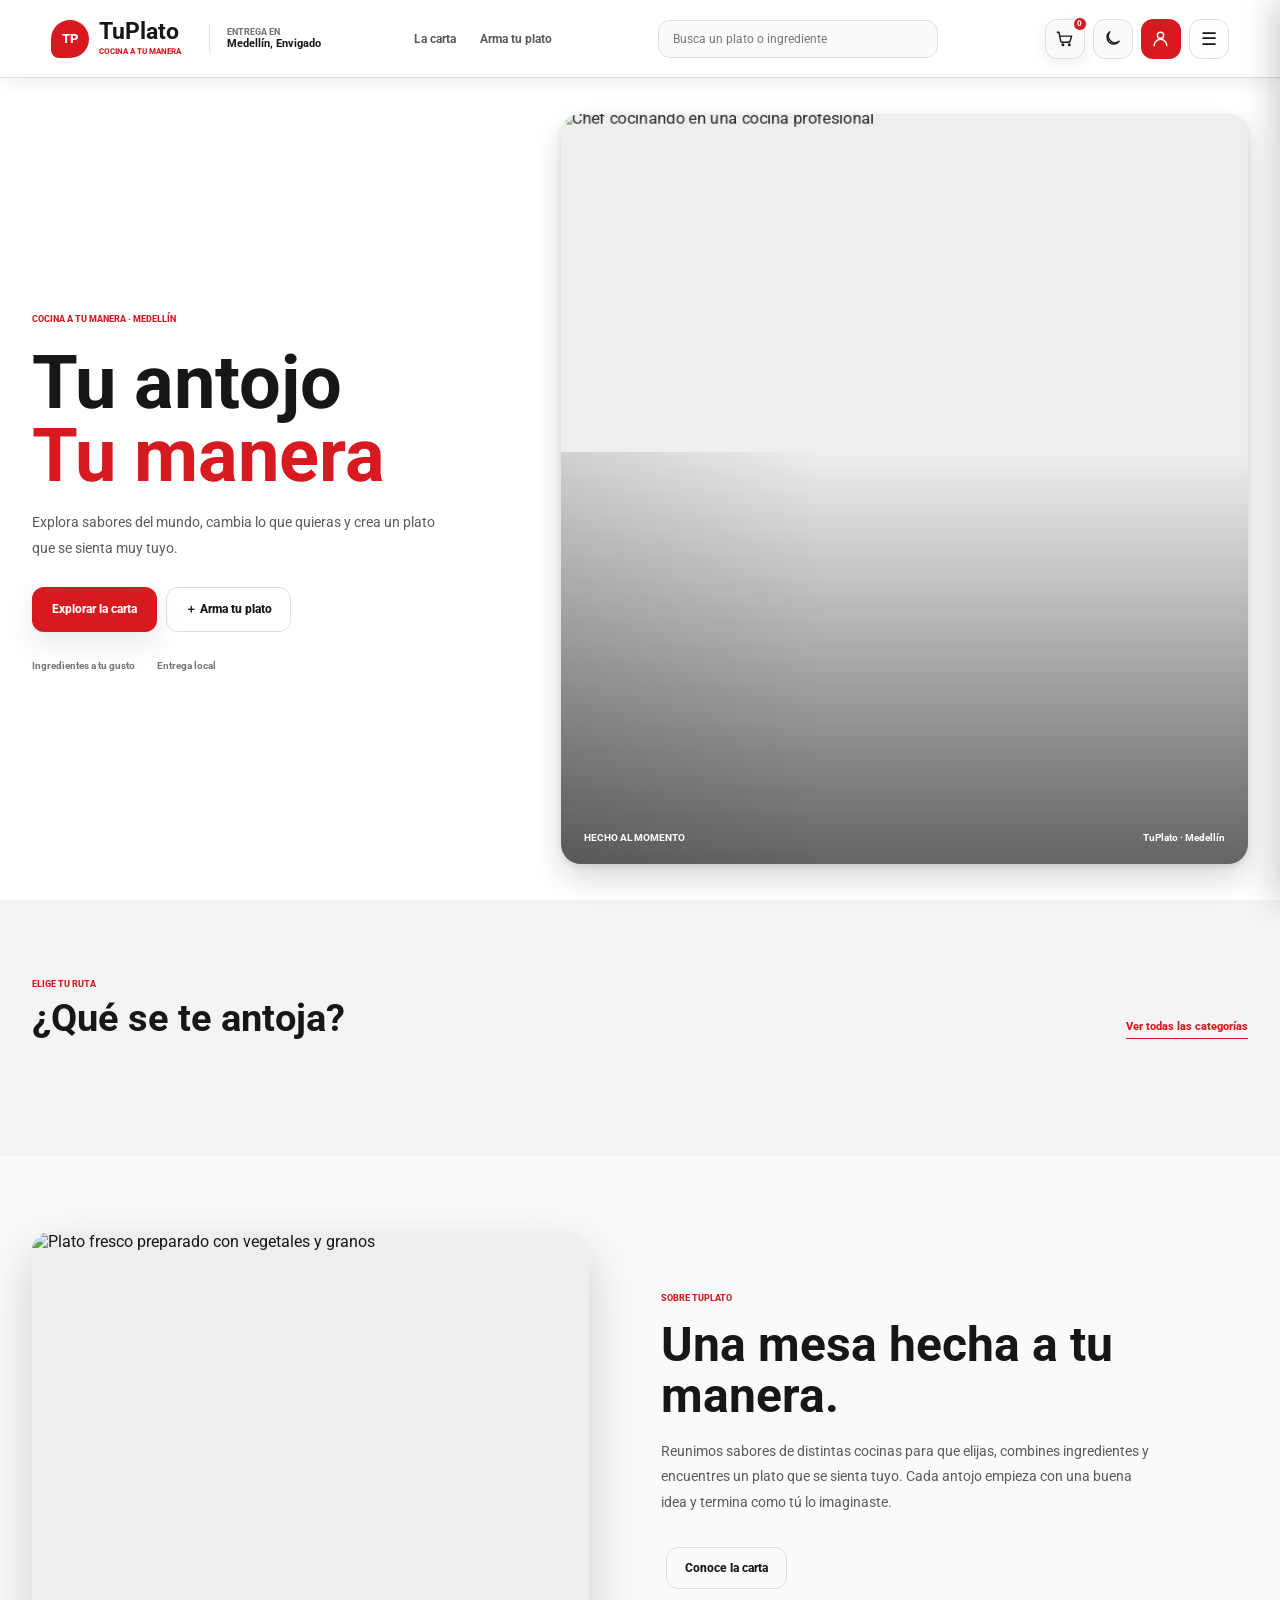
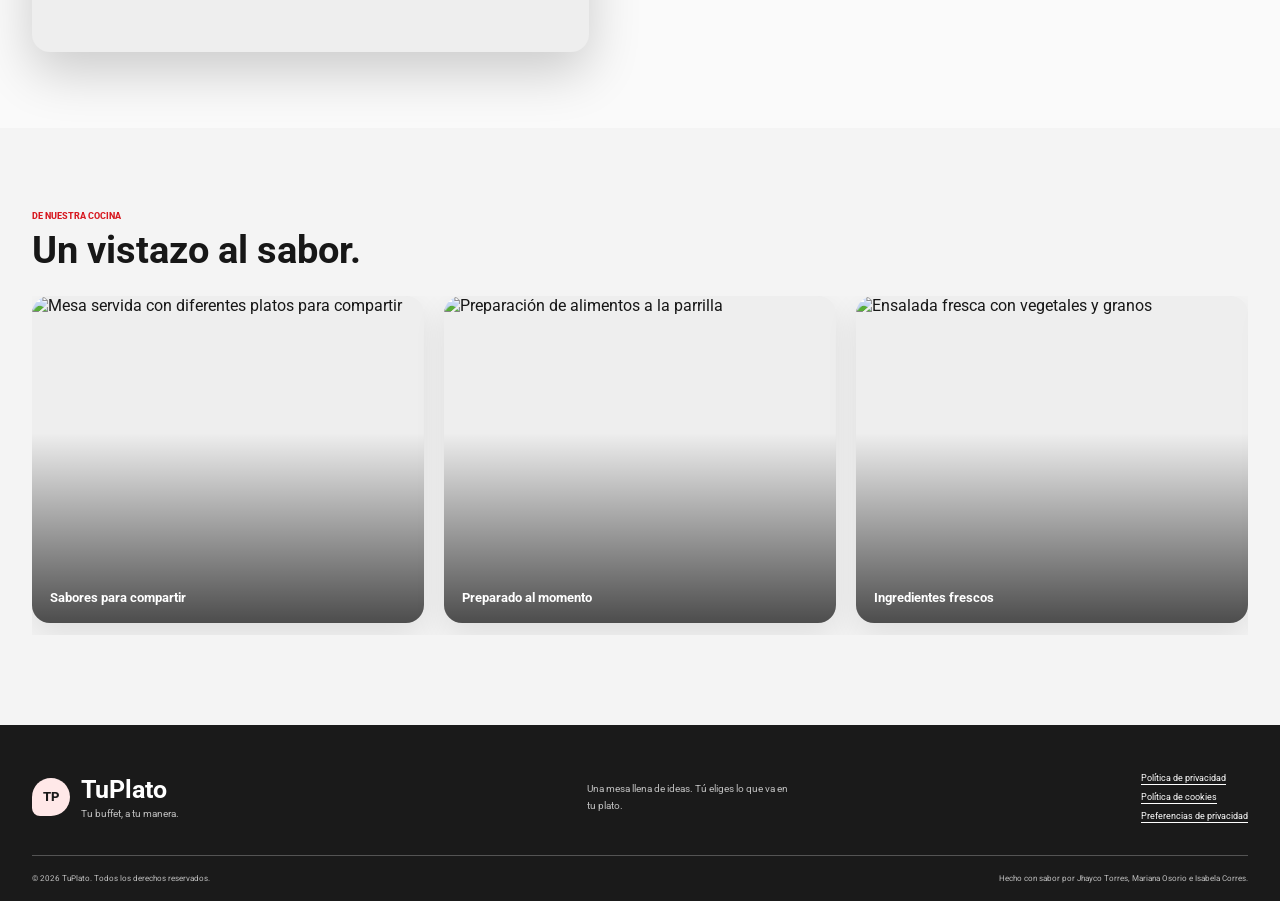
==== Admin/admin.html @ 8849bc9b "Publicar TuPlato con Supabase" ====
<!DOCTYPE html>
<html lang="es">
<head>
  <meta charset="UTF-8">
  <meta name="viewport" content="width=device-width, initial-scale=1.0">
  <title>Administración | TuPlato</title>
  <link rel="preconnect" href="https://fonts.googleapis.com">
  <link rel="preconnect" href="https://fonts.gstatic.com" crossorigin>
  <link href="https://fonts.googleapis.com/css2?family=Roboto:wght@400;500;600;700;800&display=swap" rel="stylesheet">
  <link rel="stylesheet" href="admin.css">
</head>
<body>
  <header class="admin-topbar">
    <a class="admin-brand" href="../index.html"><span class="admin-brand-mark">TP</span><span>TuPlato <small>ADMIN</small></span></a>
    <div class="admin-top-actions"><span id="adminUserName"></span><button id="adminThemeButton" class="admin-ghost-button" onclick="alternarTemaAdmin()" aria-label="Cambiar tema">☾</button><button class="admin-ghost-button" onclick="volverATienda()">Ver tienda</button><button class="admin-logout" onclick="cerrarSesionAdmin()">Cerrar sesión</button></div>
  </header>

  <main class="admin-shell">
    <section class="admin-hero">
      <div><span class="admin-kicker">CENTRO DE CONTROL</span><h1>Administración</h1><p>Gestiona el menú, los pedidos y la operación del día.</p></div>
      <div class="admin-live"><span></span> Sistema operativo</div>
    </section>

    <div class="admin-layout">
      <nav class="admin-tabs" aria-label="Secciones de administración">
        <span class="admin-nav-label">OPERACIÓN</span>
        <button class="admin-tab active" data-tab="resumen" onclick="cambiarPestana('resumen')">Resumen</button>
        <button class="admin-tab" data-tab="pedidos" onclick="cambiarPestana('pedidos')">Pedidos</button>
        <button class="admin-tab" data-tab="precios" onclick="cambiarPestana('precios')">Catálogo e inventario</button>
        <button class="admin-tab" data-tab="categorias" onclick="cambiarPestana('categorias')">Categorías</button>
        <button class="admin-tab" data-tab="clientes" onclick="cambiarPestana('clientes')">Clientes</button>
      </nav>

      <div class="admin-content">
        <section id="tabResumen" class="admin-view active">
          <div class="admin-section-heading"><div><span class="admin-kicker">VISTA GENERAL</span><h2>Resumen operativo</h2><p>Estado actual de pedidos, ventas y catálogo.</p></div></div>
          <div class="admin-order-metrics admin-dashboard-metrics"><div><span>Ventas registradas</span><strong id="dashboardVentas">$0</strong></div><div><span>Pedidos abiertos</span><strong id="dashboardAbiertos">0</strong></div><div><span>Listos para entregar</span><strong id="dashboardListos">0</strong></div><div><span>Platos en catálogo</span><strong id="dashboardPlatos">0</strong></div></div>
          <div class="admin-dashboard-grid">
            <section class="admin-overview-panel"><div class="admin-panel-heading"><div><span class="admin-kicker">ACTIVIDAD</span><h3>Pedidos recientes</h3></div><button class="admin-text-button" onclick="cambiarPestana('pedidos')">Ver pedidos</button></div><div id="pedidosRecientes"></div></section>
            <section class="admin-overview-panel"><div class="admin-panel-heading"><div><span class="admin-kicker">INVENTARIO</span><h3>Existencias bajas</h3></div><button class="admin-text-button" onclick="cambiarPestana('precios')">Ver catálogo</button></div><div id="alertasInventario"></div></section>
          </div>
        </section>

        <section id="tabPedidos" class="admin-view">
          <div class="admin-section-heading"><div><span class="admin-kicker">OPERACIÓN</span><h2>Pedidos</h2><p>Busca, filtra y actualiza los pedidos registrados en Supabase.</p></div><div class="admin-summary"><strong id="totalPedidos">0</strong><span>pedidos registrados</span></div></div>
          <div class="admin-order-metrics"><div><span>Ventas registradas</span><strong id="ventasPedidos">$0</strong></div><div><span>En preparación</span><strong id="pedidosPreparacion">0</strong></div><div><span>Entregados</span><strong id="pedidosEntregados">0</strong></div></div>
          <div class="admin-toolbar"><label class="admin-search"><span>Buscar pedido o cliente</span><input id="buscarPedido" type="search" placeholder="Ej: BD-1048 o Mariana..." oninput="renderPedidos()"></label><label class="admin-filter"><span>Estado</span><select id="filtroPedidoEstado" onchange="renderPedidos()"><option value="todos">Todos los estados</option><option>Recibido</option><option>En preparación</option><option>Listo para entregar</option><option>Entregado</option></select></label></div>
          <div id="listaPedidos" class="admin-table-card"></div>
        </section>

        <section id="tabPrecios" class="admin-view">
          <div class="admin-section-heading"><div><span class="admin-kicker">CATÁLOGO</span><h2>Productos e inventario</h2><p>Actualiza precios y registra existencias locales por plato.</p></div><div class="admin-summary"><strong id="totalPlatos">0</strong><span>platos en catálogo</span></div></div>
          <div class="admin-toolbar"><label class="admin-search"><span>Buscar plato</span><input id="buscarPlato" type="search" placeholder="Nombre del plato..." oninput="renderPrecios()"></label><label class="admin-filter"><span>Categoría</span><select id="filtroCategoria" onchange="renderPrecios()"><option value="todas">Todas</option></select></label></div>
          <div id="listaPrecios" class="admin-table-card"></div>
        </section>

        <section id="tabCategorias" class="admin-view">
          <div class="admin-section-heading"><div><span class="admin-kicker">ORGANIZACIÓN</span><h2>Categorías</h2><p>Edita los nombres y descripciones visibles en la tienda.</p></div></div>
          <div id="listaCategorias" class="admin-category-grid"></div>
        </section>

        <section id="tabClientes" class="admin-view">
          <div class="admin-section-heading"><div><span class="admin-kicker">RELACIONES</span><h2>Clientes</h2><p>Contactos derivados de cuentas y pedidos registrados.</p></div><div class="admin-summary"><strong id="totalClientes">0</strong><span>clientes registrados</span></div></div>
          <div class="admin-toolbar"><label class="admin-search"><span>Buscar cliente</span><input id="buscarCliente" type="search" placeholder="Nombre o correo..." oninput="renderClientes()"></label></div>
          <div id="listaClientes" class="admin-table-card"></div>
        </section>

      </div>
    </div>
  </main>
  <div id="adminToast" class="admin-toast" role="status"></div>
  <script src="https://cdn.jsdelivr.net/npm/@supabase/supabase-js@2"></script>
  <script src="../supabase-client.js"></script>
  <script src="admin.js"></script>
</body>
</html>
---- Admin/admin.css ----
/* Estilos generales */
* {
	box-sizing: border-box;
}

body {
	margin: 0;
	background: var(--paper);
	color: var(--ink);
	font-family: 'Roboto', Arial, sans-serif;
}

button,
input,
select,
textarea {
	font: inherit;
}

button {
	cursor: pointer;
}

body.admin-dark .admin-table-card,
body.admin-dark .admin-category-card,
body.admin-dark .admin-toolbar input,
body.admin-dark .admin-toolbar select,
body.admin-dark .admin-price-input input,
body.admin-dark .admin-category-card input,
body.admin-dark .admin-category-card textarea {
	background: var(--card);
	color: var(--ink);
}

body.admin-dark td {
	border-color: var(--line);
}

body.admin-dark .admin-price-input {
	background: var(--card);
}

/* Cabecera */
.admin-topbar {
	height: 72px;
	padding: 0 5vw;
	display: flex;
	align-items: center;
	justify-content: space-between;
	background: var(--green-dark);
	color: #fff;
}

.admin-brand {
	display: flex;
	align-items: center;
	gap: 11px;
	color: #fff;
	text-decoration: none;
	font-family: 'Roboto', Arial, sans-serif;
	font-size: 20px;
	font-weight: 700;
}

.admin-brand small {
	display: block;
	color: #FFD5D7;
	font: 800 9px 'Roboto', Arial, sans-serif;
	margin-top: 2px;
}

.admin-brand-mark {
	width: 36px;
	height: 36px;
	display: grid;
	place-items: center;
	border: 1px solid rgba(255,255,255,.3);
	border-radius: 50% 50% 50% 8px;
	color: #fff;
	font: 800 11px 'Roboto', Arial, sans-serif;
}

.admin-top-actions {
	display: flex;
	align-items: center;
	gap: 12px;
	font-size: 13px;
}

.admin-ghost-button,
.admin-logout {
	padding: 9px 13px;
	border-radius: 7px;
	font-size: 12px;
	font-weight: 700;
}

.admin-ghost-button {
	background: transparent;
	color: #fff;
	border: 1px solid rgba(255,255,255,.35);
}

.admin-logout {
	background: var(--orange);
	color: #fff;
	border: 1px solid var(--orange);
}

/* Navegación */
.admin-shell {
	width: min(1440px, calc(100% - 48px));
	margin: 0 auto;
	padding: 38px 0 72px;
}

.admin-hero {
	display: flex;
	justify-content: space-between;
	align-items: flex-end;
	gap: 20px;
	margin-bottom: 28px;
}

.admin-kicker {
	color: var(--green);
	font-size: 10px;
	font-weight: 700;
	letter-spacing: 1.5px;
}

h1,
h2 {
	font-family: 'Roboto', Arial, sans-serif;
	font-weight: 700;
	letter-spacing: 0;
}

.admin-hero h1 {
	margin: 8px 0 7px;
	font-size: 40px;
}

.admin-hero p,
.admin-section-heading p {
	color: var(--muted);
	margin: 0;
}

.admin-live {
	display: flex;
	align-items: center;
	gap: 8px;
	color: var(--green);
	font-size: 12px;
	font-weight: 700;
	padding-bottom: 7px;
}

.admin-live span {
	width: 8px;
	height: 8px;
	border-radius: 50%;
	background: var(--green);
	box-shadow: 0 0 0 4px var(--green-soft);
}

.admin-layout {
	display: grid;
	grid-template-columns: 210px minmax(0, 1fr);
	align-items: start;
	gap: 30px;
}

.admin-tabs {
	position: sticky;
	top: 24px;
	display: flex;
	flex-direction: column;
	gap: 5px;
	padding-right: 18px;
	border: 0;
	margin: 0;
}

.admin-nav-label {
	padding: 0 12px 9px;
	color: var(--muted);
	font-size: 9px;
	font-weight: 800;
	letter-spacing: 1px;
}

.admin-tab {
	width: 100%;
	border: 0;
	border-left: 3px solid transparent;
	border-radius: 6px;
	background: transparent;
	color: var(--muted);
	padding: 11px 12px;
	text-align: left;
	font-weight: 700;
	font-size: 13px;
}

.admin-tab:hover {
	background: var(--green-soft);
	color: var(--ink);
}

.admin-tab.active {
	color: var(--green-dark);
	border-left-color: var(--green);
	background: var(--green-soft);
}

body.admin-dark .admin-tab.active {
	color: var(--ink);
}

.admin-content {
	min-width: 0;
}

.admin-view {
	display: none;
}

.admin-view.active {
	display: block;
}

/* Catálogo */
.admin-section-heading {
	display: flex;
	justify-content: space-between;
	align-items: flex-end;
	gap: 20px;
	margin-bottom: 24px;
}

.admin-section-heading h2 {
	margin: 8px 0 6px;
	font-size: 25px;
}

.admin-summary {
	display: flex;
	flex-direction: column;
	align-items: flex-end;
	color: var(--muted);
	font-size: 12px;
}

.admin-summary strong {
	color: var(--green);
	font: 700 30px 'Roboto', Arial, sans-serif;
}

.admin-toolbar {
	display: flex;
	gap: 12px;
	margin-bottom: 14px;
}

.admin-search,
.admin-filter {
	display: flex;
	flex-direction: column;
	gap: 6px;
	color: var(--muted);
	font-size: 11px;
	font-weight: 700;
}

.admin-search {
	flex: 1;
}

.admin-toolbar input,
.admin-toolbar select {
	width: 100%;
	background: var(--card);
	border: 1px solid var(--line);
	border-radius: 10px;
	color: var(--ink);
	padding: 11px 13px;
	outline: 0;
}

.admin-toolbar input:focus,
.admin-toolbar select:focus,
.admin-category-card input:focus,
.admin-category-card textarea:focus {
	border-color: var(--green);
}

.admin-filter {
	width: 210px;
}

.admin-table-card {
	background: var(--card);
	border: 1px solid var(--line);
	border-radius: 12px;
	box-shadow: var(--shadow);
	overflow: auto;
}

table {
	width: 100%;
	min-width: 720px;
	border-collapse: collapse;
}

th {
	padding: 14px 18px;
	color: var(--muted);
	text-align: left;
	text-transform: uppercase;
	letter-spacing: 1px;
	font-size: 10px;
	border-bottom: 1px solid var(--line);
}

td {
	padding: 16px 18px;
	font-size: 13px;
	border-bottom: 1px solid var(--line);
	vertical-align: middle;
}

tbody tr:last-child td {
	border-bottom: 0;
}

td strong,
td small {
	display: block;
}

td small {
	color: var(--muted);
	font-size: 11px;
	margin-top: 4px;
}

.admin-category-tag {
	display: inline-block;
	background: var(--green-soft);
	color: var(--green);
	border-radius: 8px;
	padding: 6px 8px;
	font-size: 11px;
	font-weight: 700;
}

.admin-price-input {
	display: flex;
	align-items: center;
	width: 140px;
	border: 1px solid var(--line);
	border-radius: 7px;
	overflow: hidden;
	color: var(--muted);
}

.admin-price-input span {
	padding-left: 10px;
	font-size: 13px;
}

.admin-price-input input {
	width: 100%;
	border: 0;
	outline: 0;
	padding: 9px 8px;
	color: var(--ink);
	background: #fff;
}

.admin-stock-input {
	width: 92px;
	min-height: 36px;
	border: 1px solid var(--line);
	border-radius: 7px;
	padding: 8px;
	color: var(--ink);
	background: var(--card);
}

.admin-save-button {
	border: 0;
	background: var(--green);
	color: #fff;
	border-radius: 6px;
	padding: 9px 12px;
	font-size: 12px;
	font-weight: 700;
}

.admin-save-button:hover {
	background: var(--green-dark);
}

.admin-category-grid {
	display: grid;
	grid-template-columns: repeat(3, 1fr);
	gap: 15px;
}

.admin-category-card {
	background: var(--card);
	border: 1px solid var(--line);
	border-radius: 12px;
	padding: 18px;
	box-shadow: var(--shadow);
}

.admin-category-card-top {
	display: flex;
	justify-content: space-between;
	margin-bottom: 17px;
}

.admin-category-code {
	color: var(--muted);
	font: 600 10px 'Roboto', Arial, sans-serif;
	letter-spacing: .4px;
}

.admin-status {
	color: var(--green);
	font-size: 10px;
	font-weight: 700;
}

.admin-category-card label {
	display: block;
	color: var(--muted);
	font-size: 11px;
	font-weight: 700;
	margin-bottom: 13px;
}

.admin-category-card input,
.admin-category-card textarea {
	display: block;
	width: 100%;
	margin-top: 6px;
	border: 1px solid var(--line);
	border-radius: 9px;
	padding: 9px 10px;
	color: var(--ink);
	background: var(--card);
	outline: 0;
	resize: vertical;
}

.admin-category-card .admin-save-button {
	width: 100%;
}

.admin-empty {
	padding: 50px;
	text-align: center;
	color: var(--muted);
}

/* Pedidos */
.admin-order-metrics {
	display: grid;
	grid-template-columns: repeat(3, 1fr);
	gap: 12px;
	margin-bottom: 18px;
}

.admin-order-metrics div {
	background: var(--card);
	border: 1px solid var(--line);
	border-radius: 12px;
	padding: 16px 18px;
}

.admin-order-metrics span,
.admin-order-metrics strong {
	display: block;
}

.admin-order-metrics span {
	color: var(--muted);
	font-size: 12px;
}

.admin-order-metrics strong {
	color: var(--green);
	font: 700 23px 'Roboto', Arial, sans-serif;
	margin-top: 7px;
}

.admin-order-total {
	color: var(--green);
	font-weight: 700;
	white-space: nowrap;
}

.admin-order-status {
	display: inline-block;
	border-radius: 14px;
	padding: 6px 9px;
	font-size: 11px;
	font-weight: 700;
	white-space: nowrap;
}

.status-recibido {
	color: #5C6066;
	background: #F1F2F4;
}

.status-en-preparación {
	color: var(--green);
	background: var(--green-soft);
}

.status-listo-para-entregar {
	color: #8A5A00;
	background: #FFF4D6;
}

.status-entregado {
	color: #246B45;
	background: #E5F4EA;
}

.admin-order-select {
	border: 1px solid var(--line);
	border-radius: 6px;
	padding: 8px;
	color: var(--ink);
	background: var(--card);
	font-size: 12px;
	max-width: 160px;
}

body.admin-dark .status-recibido {
	color: #B8BEC6;
	background: #272B31;
}

body.admin-dark .status-listo-para-entregar {
	color: #F2C66D;
	background: #3A3020;
}

body.admin-dark .status-entregado {
	color: #9BD2AD;
	background: #20372A;
}

/* Resumen */
.admin-dashboard-metrics {
	grid-template-columns: repeat(4, minmax(0, 1fr));
	gap: 14px;
	margin-bottom: 24px;
}

.admin-dashboard-metrics div {
	min-height: 104px;
	display: flex;
	flex-direction: column;
	justify-content: space-between;
}

.admin-dashboard-metrics strong {
	font-size: 26px;
}

.admin-dashboard-grid {
	display: grid;
	grid-template-columns: minmax(0, 1.25fr) minmax(260px, .75fr);
	gap: 16px;
}

.admin-overview-panel {
	min-width: 0;
	padding: 18px;
	border: 1px solid var(--line);
	border-radius: 9px;
	background: var(--card);
	box-shadow: var(--shadow);
}

.admin-panel-heading {
	display: flex;
	align-items: center;
	justify-content: space-between;
	gap: 12px;
	margin-bottom: 16px;
}

.admin-panel-heading h3 {
	margin: 5px 0 0;
	font-size: 16px;
}

.admin-text-button {
	border: 0;
	border-bottom: 1px solid var(--green);
	padding: 0 0 3px;
	background: transparent;
	color: var(--green);
	font-size: 11px;
	font-weight: 700;
}

.admin-recent-list,
.admin-low-stock-list {
	display: flex;
	flex-direction: column;
}

.admin-recent-row,
.admin-stock-row {
	display: flex;
	align-items: center;
	justify-content: space-between;
	gap: 12px;
	padding: 12px 0;
	border-top: 1px solid var(--line);
	font-size: 12px;
}

.admin-recent-row:first-child,
.admin-stock-row:first-child {
	border-top: 0;
}

.admin-recent-main,
.admin-stock-main {
	min-width: 0;
}

.admin-recent-main strong,
.admin-recent-main small,
.admin-stock-main strong,
.admin-stock-main small {
	display: block;
}

.admin-recent-main small,
.admin-stock-main small {
	margin-top: 4px;
	color: var(--muted);
	font-size: 10px;
}

.admin-stock-value {
	flex-shrink: 0;
	color: var(--orange);
	font-size: 11px;
	font-weight: 800;
}

/* Notificaciones */
.admin-toast {
	position: fixed;
	z-index: 10;
	right: 24px;
	bottom: 24px;
	background: var(--green-dark);
	color: #fff;
	padding: 13px 16px;
	border-radius: 7px;
	font-size: 13px;
	transform: translateY(20px);
	opacity: 0;
	pointer-events: none;
	transition: .2s;
}

.admin-toast.show {
	transform: translateY(0);
	opacity: 1;
}

/* Diseño adaptable */
@media (max-width: 1000px) {
	.admin-dashboard-metrics {
		grid-template-columns: repeat(2, minmax(0, 1fr));
	}

	.admin-dashboard-grid {
		grid-template-columns: 1fr;
	}
}

@media (max-width: 760px) {
	.admin-topbar {
		padding: 0 18px;
	}

	.admin-top-actions {
		gap: 7px;
	}

	.admin-top-actions span {
		display: none;
	}

	.admin-shell {
		width: calc(100% - 28px);
		padding-top: 30px;
	}

	.admin-hero {
		align-items: flex-start;
		flex-direction: column;
		margin-bottom: 22px;
	}

	.admin-hero h1 {
		font-size: 34px;
	}

	.admin-layout {
		grid-template-columns: minmax(0, 1fr);
		gap: 22px;
	}

	.admin-tabs {
		position: static;
		flex-direction: row;
		gap: 6px;
		overflow-x: auto;
		padding: 0 0 8px;
		border-bottom: 1px solid var(--line);
		scrollbar-width: thin;
	}

	.admin-nav-label {
		display: none;
	}

	.admin-tab {
		width: auto;
		flex: 0 0 auto;
		white-space: nowrap;
		border-left: 0;
		border-bottom: 2px solid transparent;
		padding: 10px 12px;
	}

	.admin-tab.active {
		border-left-color: transparent;
		border-bottom-color: var(--green);
	}

	.admin-section-heading {
		align-items: flex-start;
		flex-direction: column;
	}

	.admin-summary {
		align-items: flex-start;
	}

	.admin-toolbar {
		flex-direction: column;
	}

	.admin-filter {
		width: 100%;
	}

	.admin-category-grid {
		grid-template-columns: 1fr;
	}

	.admin-order-metrics,
	.admin-dashboard-metrics {
		grid-template-columns: repeat(2, minmax(0, 1fr));
	}

	.admin-overview-panel {
		padding: 14px;
	}
}

@media (max-width: 420px) {
	.admin-dashboard-metrics {
		grid-template-columns: 1fr;
	}

	.admin-shell {
		width: calc(100% - 24px);
	}
}

/* Tema */
:root {
	--ink: #1A1A1A;
	--muted: #5C6066;
	--paper: #FFF8F8;
	--card: #FFFFFF;
	--line: #F0DEDF;
	--green: #D71920;
	--green-dark: #B5121B;
	--green-soft: #FFF0F1;
	--orange: #D92B2B;
	--shadow: 0 12px 35px rgba(80,20,25,.09);
}

body.admin-dark {
	--ink: #F1F3F5;
	--muted: #B8BEC6;
	--paper: #101114;
	--card: #191B1F;
	--line: #2F343B;
	--green: #FF777D;
	--green-dark: #2F343B;
	--green-soft: rgba(255,119,125,.14);
	--orange: #D92B2B;
	--shadow: 0 12px 35px rgba(0,0,0,.48);
}
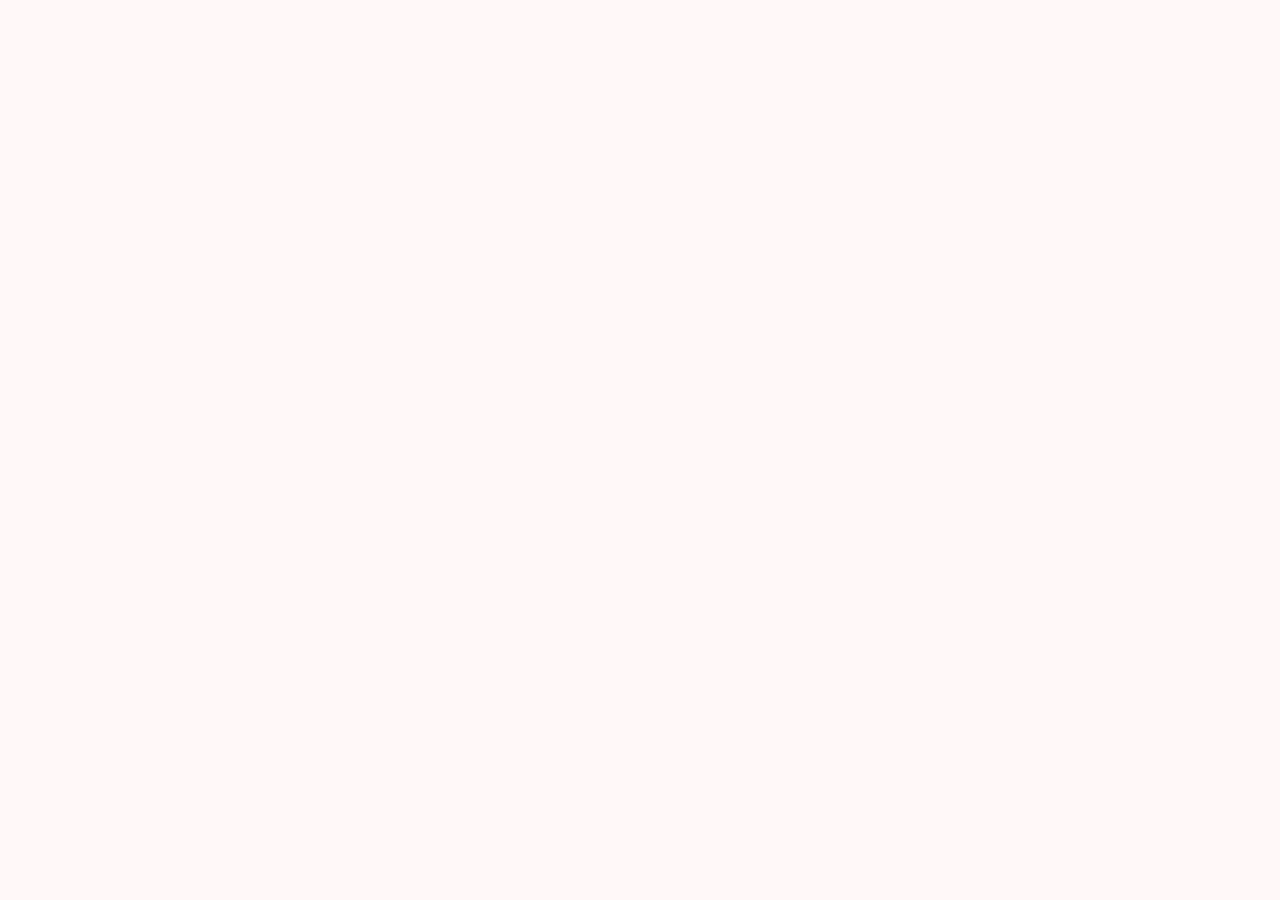
==== commit 42bb66a0: "Harden admin dashboard access Co-authored-by: Copilot <223556219+Copilot@users.noreply.github.com>" ====
--- a/Admin/admin.html
+++ b/Admin/admin.html
@@ -18,7 +18,7 @@
   <main class="admin-shell">
     <section class="admin-hero">
       <div><span class="admin-kicker">CENTRO DE CONTROL</span><h1>Administración</h1><p>Gestiona el menú, los pedidos y la operación del día.</p></div>
-      <div class="admin-live"><span></span> Sistema operativo</div>
+      <div id="adminLoadStatus" class="admin-live" role="status" aria-live="polite"><span></span> Verificando acceso…</div>
     </section>
 
     <div class="admin-layout">
--- a/Admin/admin.css
+++ b/Admin/admin.css
@@ -41,6 +41,11 @@
 }
 
 /* Cabecera */
+body.admin-auth-pending .admin-topbar,
+body.admin-auth-pending .admin-shell {
+	visibility: hidden;
+}
+
 .admin-topbar {
 	height: 72px;
 	padding: 0 5vw;
@@ -162,6 +167,15 @@
 	height: 8px;
 	border-radius: 50%;
 	background: var(--green);
+	box-shadow: 0 0 0 4px var(--green-soft);
+}
+
+.admin-live-error {
+	color: var(--orange);
+}
+
+.admin-live-error span {
+	background: var(--orange);
 	box-shadow: 0 0 0 4px var(--green-soft);
 }
 
